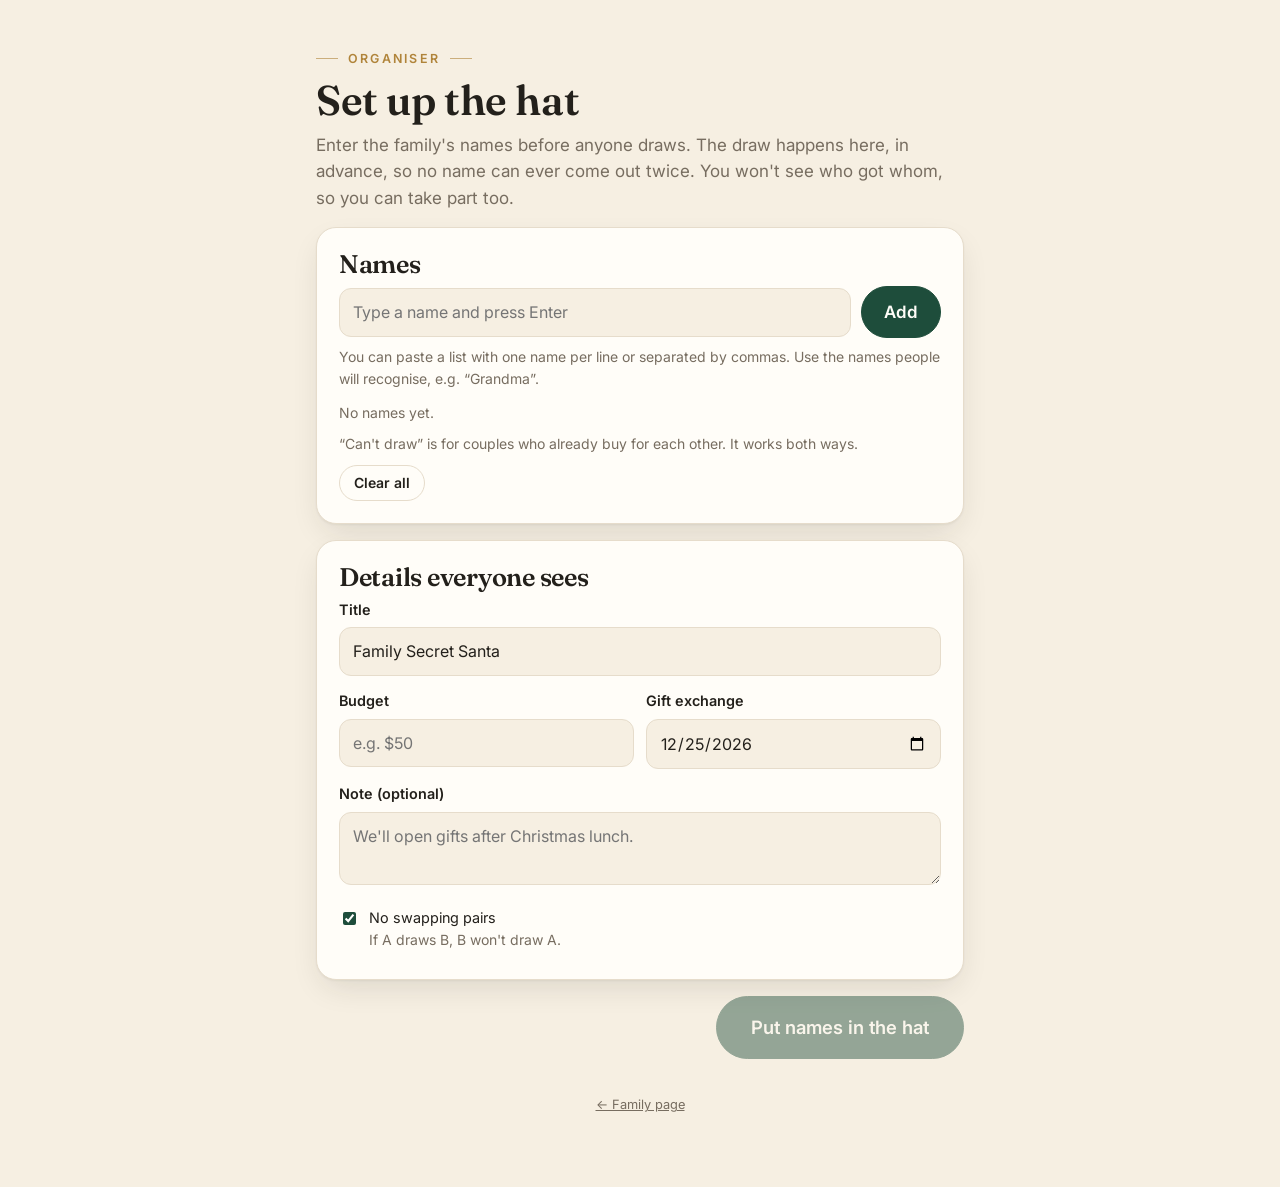
==== admin/index.html @ 2ff2bf7d "Family Christmas 2026: pick-your-name draw page and separate organiser page The family page is now j" ====
<!doctype html>
<html lang="en">
<head>
  <meta charset="utf-8">
  <meta name="viewport" content="width=device-width, initial-scale=1, viewport-fit=cover">
  <title>Organiser Setup</title>
  <meta name="robots" content="noindex">
  <link rel="icon" href="data:image/svg+xml,<svg xmlns='http://www.w3.org/2000/svg' viewBox='0 0 100 100'><text y='.9em' font-size='90'>🎁</text></svg>">
  <link rel="preconnect" href="https://fonts.googleapis.com">
  <link rel="preconnect" href="https://fonts.gstatic.com" crossorigin>
  <link href="https://fonts.googleapis.com/css2?family=Fraunces:opsz,wght@9..144,600&family=Inter:wght@400;600&display=swap" rel="stylesheet">
  <link rel="stylesheet" href="../style.css">
</head>
<body>
  <main class="wrap wide">
    <div class="eyebrow">Organiser</div>
    <h1 class="title" style="font-size:clamp(2rem,7vw,2.6rem)">Set up the hat</h1>
    <p class="muted">Enter the family's names before anyone draws. The draw happens here, in advance, so no name can ever come out twice. You won't see who got whom, so you can take part too.</p>

    <div id="live" class="notice ok hidden"></div>

    <section class="card">
      <h2>Names</h2>
      <form id="add" class="row" autocomplete="off">
        <input type="text" id="name" placeholder="Type a name and press Enter" maxlength="40" style="flex:1;min-width:0" aria-label="Name">
        <button class="btn primary" type="submit">Add</button>
      </form>
      <p class="muted small" style="margin:8px 0 12px">You can paste a list with one name per line or separated by commas. Use the names people will recognise, e.g. “Grandma”.</p>
      <div id="msg" class="notice err hidden" role="alert"></div>
      <ul class="people" id="list"></ul>
      <p id="empty" class="muted small" style="margin:0">No names yet.</p>
      <div class="row between" style="margin-top:10px">
        <span class="muted small">“Can't draw” is for couples who already buy for each other. It works both ways.</span>
        <button class="btn small" id="clear" type="button">Clear all</button>
      </div>
    </section>

    <section class="card">
      <h2>Details everyone sees</h2>
      <div class="field"><label for="title">Title</label><input type="text" id="title" maxlength="50"></div>
      <div class="grid2">
        <div class="field"><label for="budget">Budget</label><input type="text" id="budget" placeholder="e.g. $50" maxlength="20"></div>
        <div class="field"><label for="date">Gift exchange</label><input type="date" id="date"></div>
      </div>
      <div class="field"><label for="note">Note (optional)</label><textarea id="note" maxlength="240" placeholder="We'll open gifts after Christmas lunch."></textarea></div>
      <label class="check"><input type="checkbox" id="noPairs"> <span>No swapping pairs<br><span class="muted small">If A draws B, B won't draw A.</span></span></label>
    </section>

    <div class="row end" style="margin-bottom:16px">
      <button class="btn primary big" id="go" type="button">Put names in the hat</button>
    </div>

    <section class="card hidden" id="out">
      <div id="check" class="notice ok"></div>
      <h2>Publish it</h2>
      <ol class="steps-list">
        <li><button class="btn primary small" id="download" type="button">Download family.json</button></li>
        <li>Open <a href="https://github.com/avias8/secret-santa/upload/main" target="_blank" rel="noopener">the upload page on GitHub</a>, drop the file in and press <b>Commit changes</b>. It replaces last year's file.</li>
        <li>After a minute the family page shows everyone's names.</li>
      </ol>
      <p class="muted small" style="margin:12px 0 0">Putting names in the hat again makes a new draw. Only re-publish before anyone has drawn, or their result will change.</p>
    </section>

    <p class="foot"><a href="../">← Family page</a></p>
  </main>

  <script src="../app.js"></script>
  <script>
  (function () {
    const S = Santa, $ = S.$;
    const KEY = "santa-admin";
    const state = Object.assign({ title: "Family Secret Santa", budget: "", date: "2026-12-25", note: "", noPairs: true, people: [] }, S.store.get(KEY, {}));
    let file = null;
    const save = () => S.store.set(KEY, state);
    const say = (t) => { $("#msg").textContent = t; $("#msg").classList.toggle("hidden", !t); };
    const stale = () => { file = null; $("#out").classList.add("hidden"); };

    // What's live right now?
    fetch("../family.json?" + Date.now(), { cache: "no-store" }).then((r) => r.ok ? r.json() : null).then((f) => {
      if (!f || !f.people) return;
      const when = f.created ? new Date(f.created).toLocaleString(undefined, { dateStyle: "medium", timeStyle: "short" }) : "";
      $("#live").textContent = `Published now: ${f.people.length} names (${f.people.join(", ")})${when ? ", put in the hat " + when : ""}.`;
      $("#live").classList.remove("hidden");
    }).catch(() => {});

    function add(raw) {
      const dupes = [];
      for (const n of raw.split(/[\n,;]+/).map(S.norm).filter(Boolean)) {
        if (state.people.some((p) => S.same(p.name, n))) { dupes.push(n); continue; }
        state.people.push({ name: n, partner: "" });
      }
      say(dupes.length ? `Already in the hat: ${dupes.join(", ")}. Each name can only go in once.` : "");
      changed();
    }
    function remove(name) {
      state.people = state.people.filter((p) => p.name !== name);
      for (const p of state.people) if (p.partner === name) p.partner = "";
      changed();
    }
    function setPartner(name, partner) {
      for (const p of state.people)
        if (p.name === name || p.partner === name || (partner && (p.name === partner || p.partner === partner))) p.partner = "";
      if (partner) {
        state.people.find((p) => p.name === name).partner = partner;
        state.people.find((p) => p.name === partner).partner = name;
      }
      changed();
    }
    function changed() { save(); stale(); render(); }

    function render() {
      $("#list").replaceChildren(...state.people.map((p, i) => S.el("li", {},
        S.el("span", { class: "num" }, i + 1),
        S.el("span", { class: "nm" }, p.name),
        S.el("select", { "aria-label": `${p.name} can't draw`, onchange: (e) => setPartner(p.name, e.target.value) },
          S.el("option", { value: "" }, "can't draw…"),
          state.people.filter((o) => o.name !== p.name).map((o) => S.el("option", { value: o.name, selected: o.name === p.partner }, o.name))),
        S.el("button", { class: "x", type: "button", "aria-label": `Remove ${p.name}`, title: "Remove", onclick: () => remove(p.name) }, "×"))));
      $("#empty").classList.toggle("hidden", state.people.length > 0);
      $("#go").disabled = state.people.length < 3;
    }

    $("#add").addEventListener("submit", (e) => { e.preventDefault(); add($("#name").value); $("#name").value = ""; $("#name").focus(); });
    $("#name").addEventListener("paste", (e) => { const t = e.clipboardData.getData("text"); if (/[\n,;]/.test(t)) { e.preventDefault(); add(t); } });
    $("#clear").addEventListener("click", () => { if (state.people.length && confirm("Remove every name?")) { state.people = []; changed(); } });

    for (const id of ["title", "budget", "date", "note"]) {
      const input = $("#" + id);
      input.value = state[id] || "";
      input.addEventListener("input", () => { state[id] = input.value; save(); stale(); });
    }
    $("#noPairs").checked = state.noPairs;
    $("#noPairs").addEventListener("change", (e) => { state.noPairs = e.target.checked; save(); stale(); });

    $("#go").addEventListener("click", () => {
      say("");
      try {
        const pairs = S.makeDraw(state.people, state.noPairs);
        const names = state.people.map((p) => p.name);
        S.verify(pairs, names);
        const id = Array.from(crypto.getRandomValues(new Uint8Array(6)), (b) => b.toString(16).padStart(2, "0")).join("");
        file = {
          v: 1, id, created: new Date().toISOString(),
          title: S.norm(state.title) || "Family Secret Santa",
          budget: S.norm(state.budget), date: state.date, note: state.note.trim(),
          people: names,
          draws: Object.fromEntries(pairs.map((p) => [p.giver, S.scramble(p.receiver)]))
        };
        $("#check").textContent = `✓ ${names.length} names in the hat. Checked: every name drawn exactly once, nobody draws themself${state.people.some((p) => p.partner) ? ", no couples draw each other" : ""}.`;
        $("#out").classList.remove("hidden");
        $("#out").scrollIntoView({ behavior: "smooth", block: "start" });
      } catch (err) { say(err.message); window.scrollTo({ top: 0, behavior: "smooth" }); }
    });

    $("#download").addEventListener("click", () => {
      if (!file) return;
      const url = URL.createObjectURL(new Blob([JSON.stringify(file, null, 2) + "\n"], { type: "application/json" }));
      const a = S.el("a", { href: url, download: "family.json" }); document.body.append(a); a.click(); a.remove();
      setTimeout(() => URL.revokeObjectURL(url), 2000);
    });

    render();
  })();
  </script>
</body>
</html>
---- style.css ----
:root {
  --paper: #f6efe2;
  --card: #fffdf8;
  --ink: #23201b;
  --muted: #776d60;
  --line: #e6dccb;
  --pine: #1e4d3b;
  --pine-ink: #fffdf8;
  --berry: #a3232f;
  --gold: #b0843a;
  --gold-soft: #efe2c4;
  --danger: #a3232f;
  --danger-bg: #f8e4e2;
  --ok: #1e6b47;
  --ok-bg: #e2f0e6;
  --snow: #ffffff;
  --shadow: 0 1px 2px rgba(35, 32, 27, .05), 0 12px 32px -8px rgba(35, 32, 27, .14);
}
@media (prefers-color-scheme: dark) {
  :root {
    --paper: #0e1a16;
    --card: #15241f;
    --ink: #f3ecdf;
    --muted: #a9b2a6;
    --line: #26392f;
    --pine: #3f8f6c;
    --pine-ink: #0b1411;
    --berry: #e5646c;
    --gold: #d8b36a;
    --gold-soft: #2a3324;
    --danger: #f08a8f;
    --danger-bg: #3a1f22;
    --ok: #79cf9f;
    --ok-bg: #173327;
    --snow: #dfe8e3;
    --shadow: none;
  }
}

* { box-sizing: border-box; }
html, body { margin: 0; }
body {
  background: var(--paper);
  color: var(--ink);
  font: 17px/1.55 "Inter", system-ui, -apple-system, "Segoe UI", Roboto, sans-serif;
  min-height: 100vh;
  -webkit-font-smoothing: antialiased;
}
h1, h2, h3 { font-family: "Fraunces", Georgia, serif; font-weight: 600; line-height: 1.1; margin: 0 0 .5rem; letter-spacing: -.01em; }
p { margin: 0 0 1rem; }
a { color: var(--pine); }
button { font: inherit; }

.wrap { max-width: 520px; margin: 0 auto; padding: 40px 16px 56px; }
.wrap.wide { max-width: 680px; }
.eyebrow {
  display: inline-flex; align-items: center; gap: 10px;
  font-size: .78rem; font-weight: 600; letter-spacing: .18em; text-transform: uppercase; color: var(--gold);
}
.eyebrow::before, .eyebrow::after { content: ""; width: 22px; height: 1px; background: currentColor; opacity: .6; }
.center { text-align: center; }
.muted { color: var(--muted); }
.small { font-size: .875rem; }
.hidden { display: none !important; }

.title { font-size: clamp(2.3rem, 9vw, 3.2rem); margin: 10px 0 8px; }
.lede { color: var(--muted); font-size: 1.05rem; margin-bottom: 28px; }

.card { background: var(--card); border: 1px solid var(--line); border-radius: 20px; padding: 22px; box-shadow: var(--shadow); margin-bottom: 16px; }

/* Buttons */
.btn {
  display: inline-flex; align-items: center; justify-content: center; gap: 8px;
  font-weight: 600; border-radius: 999px; padding: 12px 22px; min-height: 48px;
  border: 1px solid var(--line); background: var(--card); color: var(--ink);
  cursor: pointer; text-decoration: none; transition: transform .12s, filter .12s, border-color .12s;
}
.btn:hover { border-color: var(--muted); }
.btn:active { transform: scale(.98); }
.btn.primary { background: var(--pine); border-color: var(--pine); color: var(--pine-ink); }
.btn.primary:hover { filter: brightness(1.08); }
.btn.big { font-size: 1.15rem; padding: 16px 34px; min-height: 58px; }
.btn.small { padding: 6px 14px; min-height: 36px; font-size: .875rem; }
.btn.link { border: 0; background: none; color: var(--muted); text-decoration: underline; text-underline-offset: 3px; min-height: 40px; padding: 8px 12px; }
.btn:disabled { opacity: .45; cursor: not-allowed; }
.row { display: flex; gap: 10px; flex-wrap: wrap; align-items: center; }
.row.end { justify-content: flex-end; }
.row.between { justify-content: space-between; }

/* Family page: name grid */
.names { display: grid; grid-template-columns: repeat(2, 1fr); gap: 10px; }
@media (min-width: 480px) { .names { grid-template-columns: repeat(3, 1fr); } }
.name-btn {
  position: relative; border: 1px solid var(--line); background: var(--card); color: var(--ink);
  border-radius: 14px; padding: 16px 10px; min-height: 64px; font-weight: 600; font-size: 1.05rem;
  cursor: pointer; overflow-wrap: anywhere; box-shadow: var(--shadow); transition: transform .12s, border-color .12s;
}
.name-btn:hover { border-color: var(--gold); transform: translateY(-1px); }
.name-btn .tick { display: block; font-size: .72rem; font-weight: 600; color: var(--muted); letter-spacing: .04em; margin-top: 2px; }

/* Family page: the draw card */
.slip {
  position: relative; margin: 8px auto 24px; max-width: 340px; aspect-ratio: 5 / 3.2;
  border-radius: 18px; background: var(--card); border: 1px solid var(--line); box-shadow: var(--shadow);
  display: grid; place-items: center; padding: 18px; overflow: hidden;
}
.slip::before {
  content: ""; position: absolute; inset: 8px; border-radius: 12px;
  border: 1.5px dashed var(--gold); opacity: .55; pointer-events: none;
}
.slip .q { font-family: "Fraunces", Georgia, serif; font-size: 4rem; color: var(--gold); line-height: 1; }
.slip .spin { font-family: "Fraunces", Georgia, serif; font-size: clamp(1.8rem, 8vw, 2.4rem); color: var(--muted); filter: blur(.4px); }
.slip .final { font-family: "Fraunces", Georgia, serif; font-size: clamp(2.2rem, 10vw, 3rem); color: var(--berry); overflow-wrap: anywhere; text-align: center; line-height: 1.1; animation: pop .5s cubic-bezier(.3, 1.6, .5, 1); }
.slip.landed { border-color: var(--gold); background: linear-gradient(var(--card), var(--card)) padding-box; }
.slip.landed::before { opacity: 1; border-style: solid; }
@keyframes pop { from { transform: scale(.7); opacity: 0; } to { transform: none; opacity: 1; } }

.facts { display: flex; justify-content: center; gap: 8px; flex-wrap: wrap; margin: 0 0 16px; }
.chip { border: 1px solid var(--line); background: var(--card); border-radius: 999px; padding: 6px 14px; font-size: .9rem; }
.note { font-style: italic; color: var(--muted); max-width: 26rem; margin: 0 auto 20px; }

.holly { display: block; margin: 0 auto 6px; width: 54px; height: 30px; }
.foot { margin-top: 36px; text-align: center; font-size: .8rem; color: var(--muted); }
.foot a { color: var(--muted); }

/* Organiser page */
label { display: block; font-weight: 600; font-size: .9rem; margin: 0 0 6px; }
input[type=text], input[type=date], textarea {
  width: 100%; font: inherit; font-size: 1rem; color: var(--ink); background: var(--paper);
  border: 1px solid var(--line); border-radius: 12px; padding: 11px 13px;
}
input:focus, textarea:focus, select:focus, button:focus-visible { outline: 2px solid var(--gold); outline-offset: 2px; }
textarea { min-height: 72px; resize: vertical; }
.field { margin-bottom: 14px; }
.grid2 { display: grid; grid-template-columns: 1fr 1fr; gap: 12px; }
@media (max-width: 520px) { .grid2 { grid-template-columns: 1fr; } }
.check { display: flex; gap: 10px; align-items: flex-start; font-weight: 400; }
.check input { margin-top: 5px; accent-color: var(--pine); }

.people { list-style: none; padding: 0; margin: 0 0 4px; }
.people li { display: flex; gap: 8px; align-items: center; padding: 9px 0; border-bottom: 1px solid var(--line); }
.people li:last-child { border-bottom: 0; }
.people .num { width: 1.6rem; color: var(--muted); font-variant-numeric: tabular-nums; font-size: .9rem; }
.people .nm { flex: 1; font-weight: 600; overflow-wrap: anywhere; }
.people select { font: inherit; font-size: .85rem; color: var(--ink); background: var(--paper); border: 1px solid var(--line); border-radius: 10px; padding: 6px 8px; max-width: 46%; }
.x { border: 0; background: none; color: var(--muted); font-size: 1.3rem; line-height: 1; cursor: pointer; padding: 6px 9px; border-radius: 8px; }
.x:hover { color: var(--danger); background: var(--danger-bg); }

.notice { border-radius: 12px; padding: 11px 14px; font-size: .92rem; margin-bottom: 14px; }
.notice.err { background: var(--danger-bg); color: var(--danger); }
.notice.ok { background: var(--ok-bg); color: var(--ok); }
.steps-list { margin: 0; padding-left: 1.25rem; }
.steps-list li { margin-bottom: 6px; }
code { font-family: ui-monospace, Consolas, monospace; font-size: .88em; background: var(--gold-soft); padding: 1px 6px; border-radius: 6px; }

/* Snow */
.snow { position: fixed; inset: 0; pointer-events: none; overflow: hidden; z-index: -1; }
.snow i { position: absolute; top: -10px; border-radius: 50%; background: var(--snow); box-shadow: 0 0 2px rgba(0,0,0,.08); animation: fall linear infinite; }
@media (prefers-color-scheme: light) { .snow i { background: #d9cdb8; box-shadow: none; } }
@keyframes fall { to { transform: translate3d(20px, 105vh, 0); } }
@media (prefers-reduced-motion: reduce) { .snow { display: none; } .slip .final { animation: none; } }
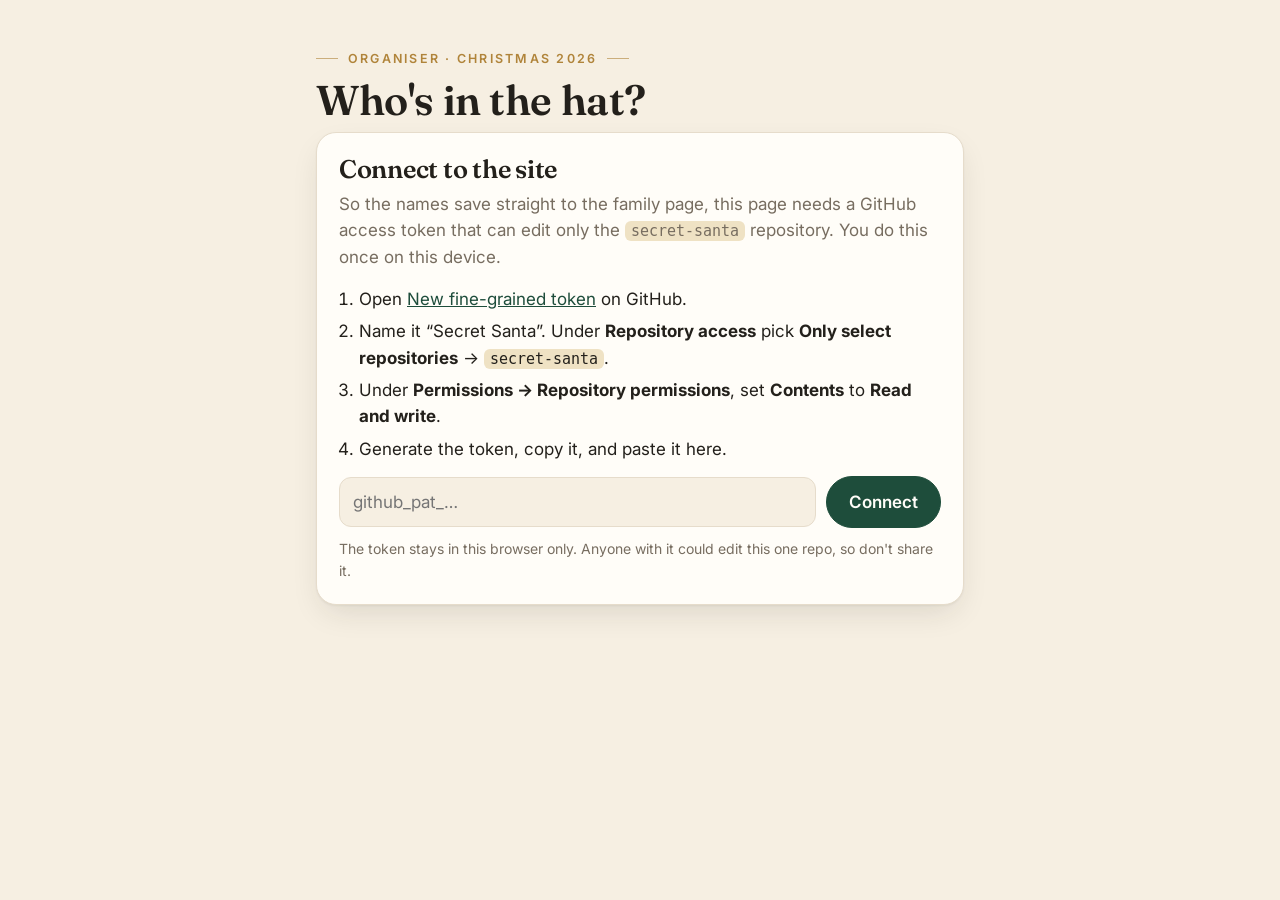
==== commit 03a8eb55: "Live organiser names list and gift-tag family page The organiser page is now a live list: each add o" ====
--- a/admin/index.html
+++ b/admin/index.html
@@ -3,7 +3,7 @@
 <head>
   <meta charset="utf-8">
   <meta name="viewport" content="width=device-width, initial-scale=1, viewport-fit=cover">
-  <title>Organiser Setup</title>
+  <title>Organiser Names</title>
   <meta name="robots" content="noindex">
   <link rel="icon" href="data:image/svg+xml,<svg xmlns='http://www.w3.org/2000/svg' viewBox='0 0 100 100'><text y='.9em' font-size='90'>🎁</text></svg>">
   <link rel="preconnect" href="https://fonts.googleapis.com">
@@ -13,153 +13,270 @@
 </head>
 <body>
   <main class="wrap wide">
-    <div class="eyebrow">Organiser</div>
-    <h1 class="title" style="font-size:clamp(2rem,7vw,2.6rem)">Set up the hat</h1>
-    <p class="muted">Enter the family's names before anyone draws. The draw happens here, in advance, so no name can ever come out twice. You won't see who got whom, so you can take part too.</p>
-
-    <div id="live" class="notice ok hidden"></div>
-
-    <section class="card">
-      <h2>Names</h2>
-      <form id="add" class="row" autocomplete="off">
-        <input type="text" id="name" placeholder="Type a name and press Enter" maxlength="40" style="flex:1;min-width:0" aria-label="Name">
-        <button class="btn primary" type="submit">Add</button>
+    <div class="row between" style="align-items:flex-start">
+      <div>
+        <div class="eyebrow">Organiser · Christmas 2026</div>
+        <h1 class="title" style="font-size:clamp(2rem,7vw,2.6rem)">Who's in the hat?</h1>
+      </div>
+      <span class="sync hidden" id="sync" aria-live="polite"></span>
+    </div>
+
+    <!-- Connect (once per device) -->
+    <section class="card hidden" id="connect">
+      <h2>Connect to the site</h2>
+      <p class="muted">So the names save straight to the family page, this page needs a GitHub access token that can edit only the <code>secret-santa</code> repository. You do this once on this device.</p>
+      <ol class="steps-list">
+        <li>Open <a href="https://github.com/settings/personal-access-tokens/new" target="_blank" rel="noopener">New fine-grained token</a> on GitHub.</li>
+        <li>Name it “Secret Santa”. Under <b>Repository access</b> pick <b>Only select repositories</b> → <code>secret-santa</code>.</li>
+        <li>Under <b>Permissions → Repository permissions</b>, set <b>Contents</b> to <b>Read and write</b>.</li>
+        <li>Generate the token, copy it, and paste it here.</li>
+      </ol>
+      <form id="tokenForm" class="row" style="margin-top:14px" autocomplete="off">
+        <input type="password" id="token" placeholder="github_pat_…" style="flex:1;min-width:0" aria-label="GitHub token" autocomplete="off" spellcheck="false">
+        <button class="btn primary" type="submit">Connect</button>
       </form>
-      <p class="muted small" style="margin:8px 0 12px">You can paste a list with one name per line or separated by commas. Use the names people will recognise, e.g. “Grandma”.</p>
-      <div id="msg" class="notice err hidden" role="alert"></div>
-      <ul class="people" id="list"></ul>
-      <p id="empty" class="muted small" style="margin:0">No names yet.</p>
-      <div class="row between" style="margin-top:10px">
-        <span class="muted small">“Can't draw” is for couples who already buy for each other. It works both ways.</span>
-        <button class="btn small" id="clear" type="button">Clear all</button>
-      </div>
+      <p class="muted small" style="margin:10px 0 0">The token stays in this browser only. Anyone with it could edit this one repo, so don't share it.</p>
+      <div id="connectErr" class="notice err hidden" style="margin:12px 0 0" role="alert"></div>
     </section>
 
-    <section class="card">
-      <h2>Details everyone sees</h2>
-      <div class="field"><label for="title">Title</label><input type="text" id="title" maxlength="50"></div>
-      <div class="grid2">
-        <div class="field"><label for="budget">Budget</label><input type="text" id="budget" placeholder="e.g. $50" maxlength="20"></div>
-        <div class="field"><label for="date">Gift exchange</label><input type="date" id="date"></div>
-      </div>
-      <div class="field"><label for="note">Note (optional)</label><textarea id="note" maxlength="240" placeholder="We'll open gifts after Christmas lunch."></textarea></div>
-      <label class="check"><input type="checkbox" id="noPairs"> <span>No swapping pairs<br><span class="muted small">If A draws B, B won't draw A.</span></span></label>
-    </section>
-
-    <div class="row end" style="margin-bottom:16px">
-      <button class="btn primary big" id="go" type="button">Put names in the hat</button>
+    <section id="loading" class="card hidden"><p class="muted" style="margin:0">Loading the list…</p></section>
+
+    <div id="app" class="hidden">
+      <div id="err" class="notice err hidden" role="alert"></div>
+
+      <!-- The live list -->
+      <section class="card">
+        <form id="add" class="add" autocomplete="off">
+          <input type="text" id="name" placeholder="Add a name…" maxlength="40" aria-label="Name to add">
+          <button class="btn primary" type="submit">Add</button>
+        </form>
+        <div id="msg" class="notice err hidden" style="margin:12px 0 0" role="alert"></div>
+
+        <div class="row between" style="margin:18px 0 6px">
+          <h2 style="margin:0" id="countTitle">No names yet</h2>
+          <span class="muted small" id="lastSaved"></span>
+        </div>
+        <ul class="roster" id="list"></ul>
+        <div class="roster-empty" id="empty">
+          <p style="margin:0">The hat's empty. Add the first name above.</p>
+          <p class="muted small" style="margin:6px 0 0">Tip: paste a list of names to add them all at once.</p>
+        </div>
+      </section>
+
+      <!-- Draw -->
+      <section class="card" id="drawCard">
+        <div id="openState">
+          <h2>When everyone's in</h2>
+          <p class="muted">Close the hat to make the draw. Each name comes out exactly once, nobody gets themself, and you won't see who got whom.</p>
+          <button class="btn primary big" id="drawBtn" type="button">Close the hat &amp; draw</button>
+        </div>
+        <div id="drawnState" class="hidden">
+          <div class="notice ok" id="drawnMsg" style="margin-bottom:12px"></div>
+          <p class="muted small">Adding or removing a name now cancels the draw, so check with everyone first.</p>
+          <div class="row">
+            <a class="btn" href="../" target="_blank" rel="noopener">Open family page</a>
+            <button class="btn" id="reopenBtn" type="button">Reopen the hat</button>
+          </div>
+        </div>
+      </section>
+
+      <!-- Details -->
+      <details class="card details">
+        <summary><h2 style="display:inline">Details</h2> <span class="muted small">budget, date, note</span></summary>
+        <div style="margin-top:14px">
+          <div class="field"><label for="title">Title</label><input type="text" id="title" maxlength="50"></div>
+          <div class="grid2">
+            <div class="field"><label for="budget">Budget</label><input type="text" id="budget" placeholder="e.g. $50" maxlength="20"></div>
+            <div class="field"><label for="date">Gift exchange</label><input type="date" id="date"></div>
+          </div>
+          <div class="field"><label for="note">Note</label><textarea id="note" maxlength="240" placeholder="We'll open gifts after Christmas lunch."></textarea></div>
+          <label class="check"><input type="checkbox" id="noPairs"> <span>No swapping pairs<br><span class="muted small">If A draws B, B won't draw A.</span></span></label>
+        </div>
+      </details>
+
+      <p class="foot"><a href="../">← Family page</a> · <button class="btn link small" id="disconnect" type="button">Disconnect this device</button></p>
     </div>
-
-    <section class="card hidden" id="out">
-      <div id="check" class="notice ok"></div>
-      <h2>Publish it</h2>
-      <ol class="steps-list">
-        <li><button class="btn primary small" id="download" type="button">Download family.json</button></li>
-        <li>Open <a href="https://github.com/avias8/secret-santa/upload/main" target="_blank" rel="noopener">the upload page on GitHub</a>, drop the file in and press <b>Commit changes</b>. It replaces last year's file.</li>
-        <li>After a minute the family page shows everyone's names.</li>
-      </ol>
-      <p class="muted small" style="margin:12px 0 0">Putting names in the hat again makes a new draw. Only re-publish before anyone has drawn, or their result will change.</p>
-    </section>
-
-    <p class="foot"><a href="../">← Family page</a></p>
   </main>
 
   <script src="../app.js"></script>
   <script>
   (function () {
-    const S = Santa, $ = S.$;
-    const KEY = "santa-admin";
-    const state = Object.assign({ title: "Family Secret Santa", budget: "", date: "2026-12-25", note: "", noPairs: true, people: [] }, S.store.get(KEY, {}));
-    let file = null;
-    const save = () => S.store.set(KEY, state);
-    const say = (t) => { $("#msg").textContent = t; $("#msg").classList.toggle("hidden", !t); };
-    const stale = () => { file = null; $("#out").classList.add("hidden"); };
-
-    // What's live right now?
-    fetch("../family.json?" + Date.now(), { cache: "no-store" }).then((r) => r.ok ? r.json() : null).then((f) => {
-      if (!f || !f.people) return;
-      const when = f.created ? new Date(f.created).toLocaleString(undefined, { dateStyle: "medium", timeStyle: "short" }) : "";
-      $("#live").textContent = `Published now: ${f.people.length} names (${f.people.join(", ")})${when ? ", put in the hat " + when : ""}.`;
-      $("#live").classList.remove("hidden");
-    }).catch(() => {});
-
+    const S = Santa, $ = S.$, gh = S.gh;
+    const blankDoc = () => ({ v: 2, id: "", title: "Family Secret Santa", budget: "", date: "2026-12-25", note: "", noPairs: true, people: [], drawn: null, updated: null });
+    const newId = () => Array.from(crypto.getRandomValues(new Uint8Array(6)), (b) => b.toString(16).padStart(2, "0")).join("");
+    const clone = (o) => JSON.parse(JSON.stringify(o));
+
+    let doc = null, sha = null;
+    let queue = Promise.resolve();
+
+    const show = (id) => ["connect", "loading", "app"].forEach((s) => $("#" + s).classList.toggle("hidden", s !== id));
+    const say = (box, t) => { $(box).textContent = t || ""; $(box).classList.toggle("hidden", !t); };
+    function sync(state, text) {
+      const s = $("#sync"); s.classList.remove("hidden");
+      s.dataset.state = state; s.textContent = text;
+    }
+
+    // ---- saving: one change at a time, re-applied on top of the latest list if someone else saved first
+    function commit(mutate, message) {
+      queue = queue.then(async () => {
+        say("#err", "");
+        for (let attempt = 0; attempt < 3; attempt++) {
+          const before = doc;
+          const work = clone(doc || blankDoc());
+          if (mutate(work) === false) return;
+          work.updated = new Date().toISOString();
+          doc = work; render();                       // show it straight away
+          sync("saving", "Saving…");
+          try {
+            sha = await gh.save(work, sha, message);
+            sync("saved", "Saved ✓");
+            return;
+          } catch (e) {
+            if (e.conflict) { const r = await gh.load(); doc = r.data; sha = r.sha; continue; }
+            doc = before; render();
+            sync("error", "Not saved");
+            say("#err", e.message);
+            return;
+          }
+        }
+        sync("error", "Not saved"); say("#err", "Someone else keeps changing the list. Reload and try again.");
+      });
+      return queue;
+    }
+
+    // Changing who's in the hat after the draw means drawing again.
+    function okToChangePeople() {
+      return !doc || !doc.drawn || confirm("The names have already been drawn. Changing the list cancels the draw, and anyone who already drew will need to draw again. Continue?");
+    }
+
+    // ---- list actions
     function add(raw) {
-      const dupes = [];
-      for (const n of raw.split(/[\n,;]+/).map(S.norm).filter(Boolean)) {
-        if (state.people.some((p) => S.same(p.name, n))) { dupes.push(n); continue; }
-        state.people.push({ name: n, partner: "" });
-      }
-      say(dupes.length ? `Already in the hat: ${dupes.join(", ")}. Each name can only go in once.` : "");
-      changed();
+      const names = raw.split(/[\n,;]+/).map(S.norm).filter(Boolean);
+      if (!names.length) return;
+      const have = (doc ? doc.people : []).map((p) => p.name);
+      const fresh = [], dupes = [];
+      for (const n of names) ([...have, ...fresh].some((m) => S.same(m, n)) ? dupes : fresh).push(n);
+      say("#msg", dupes.length ? `Already in the hat: ${dupes.join(", ")}.` : "");
+      if (!fresh.length || !okToChangePeople()) return;
+      commit((d) => {
+        for (const n of fresh) if (!d.people.some((p) => S.same(p.name, n))) d.people.push({ name: n, partner: "" });
+        d.drawn = null;
+      }, `Add ${fresh.join(", ")}`);
     }
     function remove(name) {
-      state.people = state.people.filter((p) => p.name !== name);
-      for (const p of state.people) if (p.partner === name) p.partner = "";
-      changed();
+      if (!okToChangePeople()) return;
+      commit((d) => {
+        d.people = d.people.filter((p) => p.name !== name);
+        for (const p of d.people) if (p.partner === name) p.partner = "";
+        d.drawn = null;
+      }, `Remove ${name}`);
     }
     function setPartner(name, partner) {
-      for (const p of state.people)
-        if (p.name === name || p.partner === name || (partner && (p.name === partner || p.partner === partner))) p.partner = "";
-      if (partner) {
-        state.people.find((p) => p.name === name).partner = partner;
-        state.people.find((p) => p.name === partner).partner = name;
-      }
-      changed();
-    }
-    function changed() { save(); stale(); render(); }
-
+      if (!okToChangePeople()) { render(); return; }
+      commit((d) => {
+        for (const p of d.people)
+          if (p.name === name || p.partner === name || (partner && (p.name === partner || p.partner === partner))) p.partner = "";
+        const a = d.people.find((p) => p.name === name), b = d.people.find((p) => p.name === partner);
+        if (a && b) { a.partner = partner; b.partner = name; }
+        d.drawn = null;
+      }, partner ? `Couple: ${name} & ${partner}` : `Uncouple ${name}`);
+    }
+
+    // ---- render
+    const hue = (s) => { let h = 0; for (const c of s) h = (h * 31 + c.codePointAt(0)) % 360; return h; };
     function render() {
-      $("#list").replaceChildren(...state.people.map((p, i) => S.el("li", {},
-        S.el("span", { class: "num" }, i + 1),
-        S.el("span", { class: "nm" }, p.name),
-        S.el("select", { "aria-label": `${p.name} can't draw`, onchange: (e) => setPartner(p.name, e.target.value) },
-          S.el("option", { value: "" }, "can't draw…"),
-          state.people.filter((o) => o.name !== p.name).map((o) => S.el("option", { value: o.name, selected: o.name === p.partner }, o.name))),
-        S.el("button", { class: "x", type: "button", "aria-label": `Remove ${p.name}`, title: "Remove", onclick: () => remove(p.name) }, "×"))));
-      $("#empty").classList.toggle("hidden", state.people.length > 0);
-      $("#go").disabled = state.people.length < 3;
-    }
-
+      const d = doc || blankDoc();
+      const people = d.people;
+      $("#countTitle").textContent = people.length ? `${people.length} ${people.length === 1 ? "name" : "names"} in the hat` : "No names yet";
+      $("#lastSaved").textContent = d.updated ? "Updated " + new Date(d.updated).toLocaleString(undefined, { dateStyle: "medium", timeStyle: "short" }) : "";
+      $("#empty").classList.toggle("hidden", people.length > 0);
+      $("#list").replaceChildren(...people.map((p) => S.el("li", { class: "roster-item" },
+        S.el("span", { class: "avatar", style: `--h:${hue(p.name)}`, "aria-hidden": "true" }, [...p.name][0].toUpperCase()),
+        S.el("span", { class: "who" },
+          S.el("span", { class: "nm" }, p.name),
+          S.el("label", { class: "couple" },
+            S.el("span", {}, p.partner ? "♥ with" : "Couple?"),
+            S.el("select", { "aria-label": `${p.name} is a couple with`, onchange: (e) => setPartner(p.name, e.target.value) },
+              S.el("option", { value: "" }, p.partner ? "— nobody" : "—"),
+              people.filter((o) => o.name !== p.name).map((o) => S.el("option", { value: o.name, selected: o.name === p.partner }, o.name))))),
+        S.el("button", { class: "remove", type: "button", title: `Remove ${p.name}`, "aria-label": `Remove ${p.name}`, onclick: () => remove(p.name) }, "Remove"))));
+
+      $("#openState").classList.toggle("hidden", !!d.drawn);
+      $("#drawnState").classList.toggle("hidden", !d.drawn);
+      $("#drawBtn").disabled = people.length < 3;
+      $("#drawBtn").title = people.length < 3 ? "Add at least 3 names" : "";
+      if (d.drawn) $("#drawnMsg").textContent = `✓ Drawn ${new Date(d.drawn.at).toLocaleString(undefined, { dateStyle: "medium", timeStyle: "short" })}. ${people.length} names, each drawn exactly once. The family can draw now.`;
+
+      for (const id of ["title", "budget", "date", "note"]) if (document.activeElement !== $("#" + id)) $("#" + id).value = d[id] || "";
+      $("#noPairs").checked = !!d.noPairs;
+    }
+
+    // ---- wire up
     $("#add").addEventListener("submit", (e) => { e.preventDefault(); add($("#name").value); $("#name").value = ""; $("#name").focus(); });
     $("#name").addEventListener("paste", (e) => { const t = e.clipboardData.getData("text"); if (/[\n,;]/.test(t)) { e.preventDefault(); add(t); } });
-    $("#clear").addEventListener("click", () => { if (state.people.length && confirm("Remove every name?")) { state.people = []; changed(); } });
-
-    for (const id of ["title", "budget", "date", "note"]) {
-      const input = $("#" + id);
-      input.value = state[id] || "";
-      input.addEventListener("input", () => { state[id] = input.value; save(); stale(); });
-    }
-    $("#noPairs").checked = state.noPairs;
-    $("#noPairs").addEventListener("change", (e) => { state.noPairs = e.target.checked; save(); stale(); });
-
-    $("#go").addEventListener("click", () => {
-      say("");
+
+    $("#drawBtn").addEventListener("click", () => {
+      say("#err", "");
+      let draws;
       try {
-        const pairs = S.makeDraw(state.people, state.noPairs);
-        const names = state.people.map((p) => p.name);
-        S.verify(pairs, names);
-        const id = Array.from(crypto.getRandomValues(new Uint8Array(6)), (b) => b.toString(16).padStart(2, "0")).join("");
-        file = {
-          v: 1, id, created: new Date().toISOString(),
-          title: S.norm(state.title) || "Family Secret Santa",
-          budget: S.norm(state.budget), date: state.date, note: state.note.trim(),
-          people: names,
-          draws: Object.fromEntries(pairs.map((p) => [p.giver, S.scramble(p.receiver)]))
-        };
-        $("#check").textContent = `✓ ${names.length} names in the hat. Checked: every name drawn exactly once, nobody draws themself${state.people.some((p) => p.partner) ? ", no couples draw each other" : ""}.`;
-        $("#out").classList.remove("hidden");
-        $("#out").scrollIntoView({ behavior: "smooth", block: "start" });
-      } catch (err) { say(err.message); window.scrollTo({ top: 0, behavior: "smooth" }); }
-    });
-
-    $("#download").addEventListener("click", () => {
-      if (!file) return;
-      const url = URL.createObjectURL(new Blob([JSON.stringify(file, null, 2) + "\n"], { type: "application/json" }));
-      const a = S.el("a", { href: url, download: "family.json" }); document.body.append(a); a.click(); a.remove();
-      setTimeout(() => URL.revokeObjectURL(url), 2000);
-    });
-
-    render();
+        const pairs = S.makeDraw(doc.people, doc.noPairs);
+        S.verify(pairs, doc.people.map((p) => p.name));
+        draws = Object.fromEntries(pairs.map((p) => [p.giver, S.scramble(p.receiver)]));
+      } catch (e) { say("#err", e.message); return; }
+      commit((d) => {
+        // only accept the draw if the list didn't change underneath it
+        const names = d.people.map((p) => p.name).sort().join("\n");
+        if (names !== Object.keys(draws).sort().join("\n")) { say("#err", "The list changed while drawing. Press draw again."); return false; }
+        d.drawn = { at: new Date().toISOString(), draws };
+        d.id = newId();
+      }, "Close the hat and draw");
+    });
+    $("#reopenBtn").addEventListener("click", () => {
+      if (confirm("Reopen the hat? This cancels the draw. Anyone who already drew will need to draw again.")) commit((d) => { d.drawn = null; }, "Reopen the hat");
+    });
+
+    let detailTimer;
+    function saveDetails() {
+      clearTimeout(detailTimer);
+      detailTimer = setTimeout(() => commit((d) => {
+        d.title = S.norm($("#title").value) || "Family Secret Santa";
+        d.budget = S.norm($("#budget").value);
+        d.date = $("#date").value;
+        d.note = $("#note").value.trim();
+        d.noPairs = $("#noPairs").checked;
+      }, "Update details"), 900);
+    }
+    for (const id of ["title", "budget", "date", "note"]) $("#" + id).addEventListener("input", saveDetails);
+    $("#noPairs").addEventListener("change", saveDetails);
+
+    $("#disconnect").addEventListener("click", () => {
+      if (confirm("Forget the GitHub token on this device? You'll need to paste it again to edit the list.")) { gh.setToken(""); location.reload(); }
+    });
+
+    $("#tokenForm").addEventListener("submit", async (e) => {
+      e.preventDefault();
+      const t = $("#token").value.trim();
+      if (!t) return;
+      gh.setToken(t);
+      $("#token").value = "";
+      start();
+    });
+
+    async function start() {
+      if (!gh.token()) { show("connect"); return; }
+      show("loading");
+      try {
+        const r = await gh.load();
+        doc = r.data; sha = r.sha;
+        render(); show("app");
+        sync("saved", "Live");
+      } catch (e) {
+        gh.setToken("");
+        say("#connectErr", e.message);
+        show("connect");
+      }
+    }
+    start();
   })();
   </script>
 </body>
--- a/style.css
+++ b/style.css
@@ -153,6 +153,40 @@
 .steps-list li { margin-bottom: 6px; }
 code { font-family: ui-monospace, Consolas, monospace; font-size: .88em; background: var(--gold-soft); padding: 1px 6px; border-radius: 6px; }
 
+/* Organiser: live roster */
+.add { display: flex; gap: 10px; }
+.add input { flex: 1; min-width: 0; font-size: 1.1rem; padding: 14px 16px; border-radius: 14px; }
+.add .btn { min-height: 54px; padding: 0 26px; }
+.roster { list-style: none; padding: 0; margin: 0; }
+.roster-item {
+  display: flex; align-items: center; gap: 12px; padding: 10px 4px;
+  border-bottom: 1px solid var(--line); animation: slidein .25s ease-out;
+}
+.roster-item:last-child { border-bottom: 0; }
+@keyframes slidein { from { opacity: 0; transform: translateY(-4px); } }
+.avatar {
+  flex: none; width: 40px; height: 40px; border-radius: 50%; display: grid; place-items: center;
+  font-weight: 600; color: #fff; background: hsl(var(--h) 42% 40%);
+}
+.who { flex: 1; min-width: 0; display: flex; flex-direction: column; }
+.who .nm { font-weight: 600; font-size: 1.05rem; overflow-wrap: anywhere; }
+.couple { display: inline-flex; align-items: center; gap: 6px; font-size: .8rem; font-weight: 400; color: var(--muted); margin: 0; }
+.couple select { font: inherit; color: var(--muted); background: transparent; border: 0; padding: 0 2px; cursor: pointer; text-decoration: underline dotted; text-underline-offset: 3px; }
+.remove {
+  flex: none; border: 1px solid var(--line); background: none; color: var(--muted); border-radius: 999px;
+  padding: 6px 12px; font-size: .82rem; font-weight: 600; cursor: pointer;
+}
+.remove:hover { color: var(--danger); border-color: var(--danger); background: var(--danger-bg); }
+.roster-empty { text-align: center; padding: 28px 12px; border: 1.5px dashed var(--line); border-radius: 14px; }
+.sync { font-size: .8rem; font-weight: 600; border-radius: 999px; padding: 5px 12px; margin-top: 6px; white-space: nowrap; background: var(--ok-bg); color: var(--ok); }
+.sync[data-state=saving] { background: var(--gold-soft); color: var(--gold); }
+.sync[data-state=error] { background: var(--danger-bg); color: var(--danger); }
+.details summary { cursor: pointer; list-style: none; }
+.details summary::-webkit-details-marker { display: none; }
+.details summary::before { content: "▸ "; color: var(--muted); }
+.details[open] summary::before { content: "▾ "; }
+input[type=password] { width: 100%; font: inherit; color: var(--ink); background: var(--paper); border: 1px solid var(--line); border-radius: 12px; padding: 11px 13px; }
+
 /* Snow */
 .snow { position: fixed; inset: 0; pointer-events: none; overflow: hidden; z-index: -1; }
 .snow i { position: absolute; top: -10px; border-radius: 50%; background: var(--snow); box-shadow: 0 0 2px rgba(0,0,0,.08); animation: fall linear infinite; }
